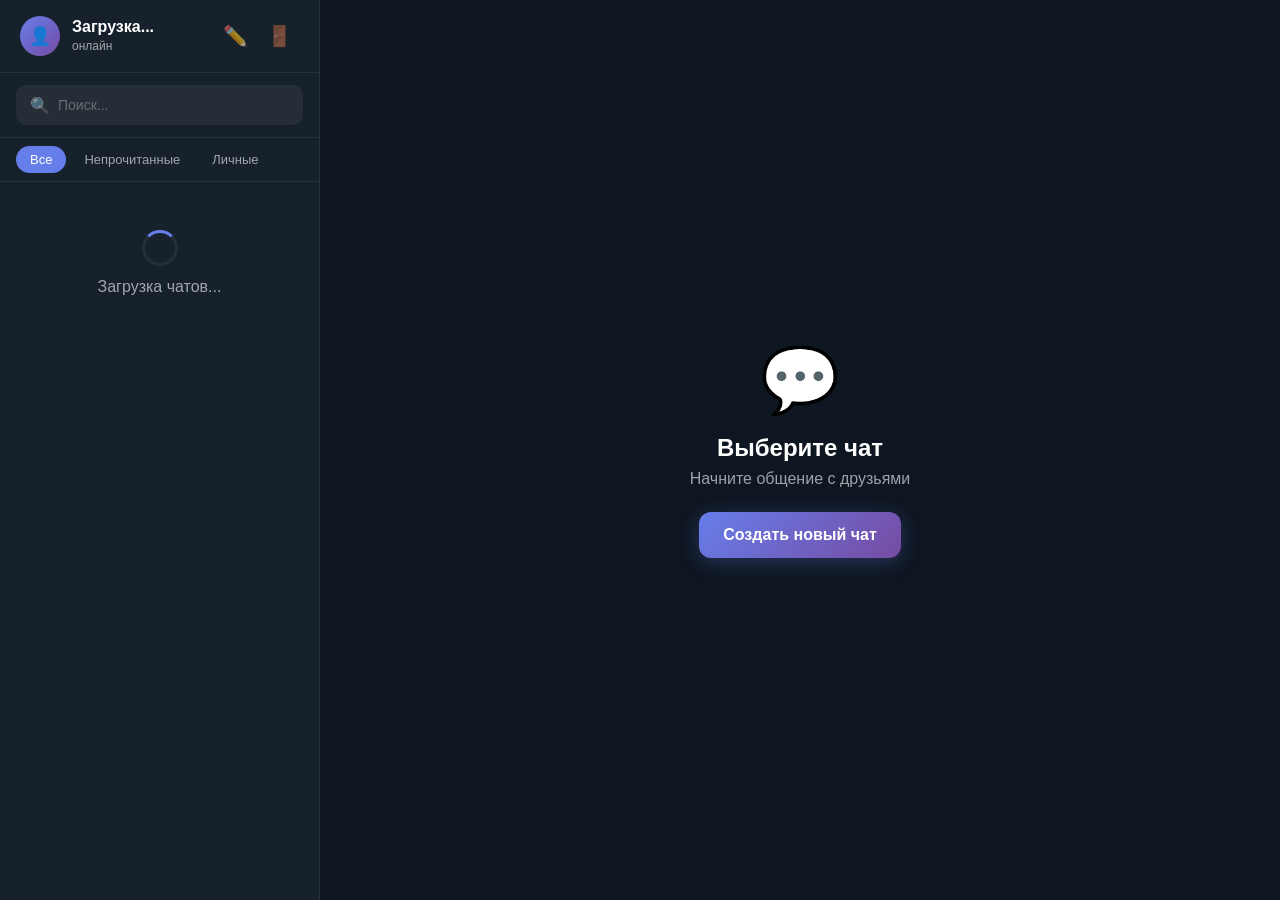
==== dashboard.html @ fa03e1bb "Add files via upload" ====
<!DOCTYPE html>
<html lang="ru">
<head>
    <meta charset="UTF-8" />
    <meta name="viewport" content="width=device-width, initial-scale=1.0, maximum-scale=1.0" />
    <title>Letter — Чаты</title>
    <link rel="stylesheet" href="style.css" />
    <link rel="icon" href="data:image/svg+xml,<svg xmlns='http://www.w3.org/2000/svg' viewBox='0 0 100 100'><text y='.9em' font-size='90'>✉️</text></svg>" />
</head>
<body>
    <div class="app">
        <!-- БОКОВАЯ ПАНЕЛЬ -->
        <aside class="sidebar">
            <!-- Шапка -->
            <div class="sidebar-header">
                <div class="sidebar-user">
                    <div class="user-avatar" id="user-avatar">👤</div>
                    <div class="user-info">
                        <span class="user-name" id="user-display-name">Загрузка...</span>
                        <span class="user-status" id="user-status">онлайн</span>
                    </div>
                </div>
                <div class="sidebar-actions">
                    <button class="btn-icon" id="new-chat-btn" title="Новый чат">✏️</button>
                    <button class="btn-icon" id="logout-btn" title="Выйти">🚪</button>
                </div>
            </div>

            <!-- Поиск -->
            <div class="search-container">
                <div class="search-box">
                    <span class="search-icon">🔍</span>
                    <input 
                        type="text" 
                        id="search-input" 
                        placeholder="Поиск..." 
                    />
                    <button class="search-clear" id="search-clear">✕</button>
                </div>
            </div>

            <!-- Фильтры -->
            <div class="chat-filters">
                <button class="filter-btn active" data-filter="all">Все</button>
                <button class="filter-btn" data-filter="unread">Непрочитанные</button>
                <button class="filter-btn" data-filter="personal">Личные</button>
            </div>

            <!-- Список чатов -->
            <div class="chats-list" id="chats-list">
                <div class="loading-spinner">
                    <div class="spinner"></div>
                    <p>Загрузка чатов...</p>
                </div>
            </div>
        </aside>

        <!-- ОСНОВНАЯ ОБЛАСТЬ -->
        <main class="main-content">
            <div class="empty-state" id="empty-state">
                <div class="empty-icon">💬</div>
                <h2>Выберите чат</h2>
                <p>Начните общение с друзьями</p>
                <button class="btn btn-primary" id="empty-new-chat-btn">
                    Создать новый чат
                </button>
            </div>
        </main>
    </div>

    <!-- МОДАЛЬНОЕ ОКНО (НОВЫЙ ЧАТ) -->
    <div class="modal" id="new-chat-modal">
        <div class="modal-overlay"></div>
        <div class="modal-content">
            <div class="modal-header">
                <h3>Новый чат</h3>
                <button class="modal-close">✕</button>
            </div>
            <div class="modal-body">
                <div class="form-group">
                    <label>Введите номер телефона</label>
                    <div class="phone-input">
                        <span class="phone-prefix">+7</span>
                        <input 
                            type="tel" 
                            id="new-chat-phone" 
                            placeholder="999 999-99-99" 
                            maxlength="10"
                        />
                    </div>
                </div>
                <div class="search-results" id="search-results"></div>
            </div>
            <div class="modal-footer">
                <button class="btn btn-secondary" id="cancel-new-chat">Отмена</button>
                <button class="btn btn-primary" id="create-new-chat" disabled>Создать</button>
            </div>
        </div>
    </div>

    <script type="module">
        import './dashboard.js';
    </script>
</body>
</html>
---- style.css ----
/* ============================================
   ROOT VARIABLES
============================================ */
:root {
    --bg-primary: #0e1621;
    --bg-secondary: #17212b;
    --bg-card: rgba(23, 33, 43, 0.95);
    --bg-input: rgba(255, 255, 255, 0.06);
    --bg-hover: rgba(255, 255, 255, 0.04);
    --border-color: rgba(255, 255, 255, 0.08);
    --text-primary: #ffffff;
    --text-secondary: rgba(255, 255, 255, 0.6);
    --text-muted: rgba(255, 255, 255, 0.3);
    --accent-start: #667eea;
    --accent-end: #764ba2;
    --shadow: 0 25px 80px rgba(0, 0, 0, 0.6);
}

/* ============================================
   RESET
============================================ */
* {
    margin: 0;
    padding: 0;
    box-sizing: border-box;
}

body {
    font-family: -apple-system, BlinkMacSystemFont, 'Segoe UI', Roboto, sans-serif;
    background: var(--bg-primary);
    color: var(--text-primary);
    height: 100vh;
    overflow: hidden;
}

/* ============================================
   SCROLLBAR
============================================ */
::-webkit-scrollbar {
    width: 6px;
}

::-webkit-scrollbar-track {
    background: var(--bg-primary);
}

::-webkit-scrollbar-thumb {
    background: rgba(255, 255, 255, 0.15);
    border-radius: 3px;
}

::-webkit-scrollbar-thumb:hover {
    background: rgba(255, 255, 255, 0.25);
}

/* ============================================
   АВТОРИЗАЦИЯ (LOGIN/REGISTER)
============================================ */
.auth-page {
    display: flex;
    justify-content: center;
    align-items: center;
    min-height: 100vh;
    background: linear-gradient(135deg, #0e1621 0%, #1e2a3a 100%);
    padding: 20px;
}

.auth-container {
    position: relative;
    width: 100%;
    max-width: 420px;
}

/* Анимация фона */
.auth-bg {
    position: absolute;
    top: -50%;
    left: -50%;
    width: 200%;
    height: 200%;
    z-index: 0;
    overflow: hidden;
    pointer-events: none;
}

.orb {
    position: absolute;
    border-radius: 50%;
    filter: blur(80px);
    opacity: 0.3;
    animation: float 8s ease-in-out infinite;
}

.orb-1 {
    width: 300px;
    height: 300px;
    background: #667eea;
    top: 10%;
    left: -10%;
    animation-delay: 0s;
}

.orb-2 {
    width: 250px;
    height: 250px;
    background: #764ba2;
    bottom: 10%;
    right: -10%;
    animation-delay: 2s;
}

.orb-3 {
    width: 200px;
    height: 200px;
    background: #f093fb;
    top: 50%;
    left: 50%;
    transform: translate(-50%, -50%);
    animation-delay: 4s;
}

@keyframes float {
    0%,
    100% {
        transform: translate(0, 0) scale(1);
    }
    33% {
        transform: translate(30px, -30px) scale(1.1);
    }
    66% {
        transform: translate(-20px, 20px) scale(0.9);
    }
}

/* Карточка авторизации */
.auth-card {
    position: relative;
    z-index: 1;
    background: var(--bg-card);
    backdrop-filter: blur(20px);
    -webkit-backdrop-filter: blur(20px);
    border: 1px solid var(--border-color);
    border-radius: 24px;
    padding: 32px 28px;
    box-shadow: var(--shadow);
}

.auth-header {
    text-align: center;
    margin-bottom: 28px;
}

.auth-logo {
    display: flex;
    align-items: center;
    justify-content: center;
    gap: 12px;
}

.logo-icon {
    font-size: 36px;
}

.auth-logo h1 {
    font-size: 28px;
    font-weight: 700;
    background: linear-gradient(135deg, var(--accent-start), var(--accent-end));
    -webkit-background-clip: text;
    -webkit-text-fill-color: transparent;
    background-clip: text;
}

.auth-subtitle {
    color: var(--text-secondary);
    font-size: 14px;
    margin-top: 4px;
}

/* Вкладки */
.auth-tabs {
    display: flex;
    gap: 0;
    margin-bottom: 24px;
    background: var(--bg-input);
    border-radius: 12px;
    overflow: hidden;
    padding: 4px;
}

.auth-tab {
    flex: 1;
    padding: 10px;
    background: transparent;
    border: none;
    color: var(--text-secondary);
    font-size: 14px;
    font-weight: 500;
    cursor: pointer;
    border-radius: 8px;
    transition: all 0.3s;
}

.auth-tab.active {
    background: rgba(102, 126, 234, 0.3);
    color: var(--text-primary);
}

.auth-tab:hover {
    color: var(--text-primary);
}

/* Панели форм */
.auth-panel {
    display: none;
    animation: fadeIn 0.3s ease;
}

.auth-panel.active {
    display: block;
}

@keyframes fadeIn {
    from {
        opacity: 0;
        transform: translateY(10px);
    }
    to {
        opacity: 1;
        transform: translateY(0);
    }
}

/* Формы */
.form-group {
    margin-bottom: 16px;
}

.form-group label {
    display: block;
    font-size: 12px;
    font-weight: 600;
    color: var(--text-secondary);
    margin-bottom: 6px;
    text-transform: uppercase;
    letter-spacing: 0.5px;
}

.phone-input,
.password-input {
    display: flex;
    align-items: center;
    background: var(--bg-input);
    border: 2px solid var(--border-color);
    border-radius: 12px;
    overflow: hidden;
    transition: all 0.3s;
}

.phone-input:focus-within,
.password-input:focus-within {
    border-color: var(--accent-start);
    box-shadow: 0 0 0 4px rgba(102, 126, 234, 0.15);
}

.phone-prefix {
    padding: 12px 12px 12px 16px;
    color: var(--text-secondary);
    font-weight: 600;
    font-size: 16px;
    background: transparent;
    border-right: 1px solid var(--border-color);
    flex-shrink: 0;
}

input[type="tel"],
input[type="text"],
input[type="password"],
input[type="date"] {
    width: 100%;
    padding: 12px 16px;
    background: transparent;
    border: none;
    font-size: 16px;
    color: var(--text-primary);
    outline: none;
    font-family: inherit;
}

input::placeholder {
    color: var(--text-muted);
}

.input-hint {
    display: block;
    color: var(--text-muted);
    font-size: 12px;
    margin-top: 4px;
}

.toggle-password {
    padding: 12px 16px;
    background: transparent;
    border: none;
    color: var(--text-secondary);
    cursor: pointer;
    font-size: 18px;
    transition: color 0.2s;
}

.toggle-password:hover {
    color: var(--text-primary);
}

/* Кнопки */
.btn {
    padding: 14px 24px;
    border: none;
    border-radius: 12px;
    font-size: 16px;
    font-weight: 600;
    cursor: pointer;
    transition: all 0.3s;
    font-family: inherit;
    display: inline-flex;
    align-items: center;
    justify-content: center;
    gap: 8px;
}

.btn:disabled {
    opacity: 0.5;
    cursor: not-allowed;
}

.btn-primary {
    background: linear-gradient(135deg, var(--accent-start), var(--accent-end));
    color: white;
    box-shadow: 0 4px 20px rgba(102, 126, 234, 0.3);
}

.btn-primary:hover:not(:disabled) {
    transform: translateY(-2px);
    box-shadow: 0 8px 30px rgba(102, 126, 234, 0.5);
}

.btn-full {
    width: 100%;
}

.btn-secondary {
    background: var(--bg-input);
    color: var(--text-primary);
    border: 1px solid var(--border-color);
}

.btn-secondary:hover:not(:disabled) {
    background: rgba(255, 255, 255, 0.1);
}

.btn-danger {
    background: #e74c3c;
    color: white;
}

.btn-danger:hover:not(:disabled) {
    background: #c0392b;
}

.btn-icon {
    width: 40px;
    height: 40px;
    padding: 0;
    border-radius: 50%;
    background: transparent;
    border: none;
    color: var(--text-secondary);
    font-size: 20px;
    cursor: pointer;
    transition: all 0.2s;
    display: flex;
    align-items: center;
    justify-content: center;
}

.btn-icon:hover {
    background: var(--bg-input);
    color: var(--text-primary);
}

/* Сообщения */
.auth-message {
    margin-top: 16px;
    padding: 12px 16px;
    border-radius: 12px;
    font-size: 14px;
    display: none;
}

.auth-message.error {
    display: block;
    background: rgba(231, 76, 60, 0.2);
    border: 1px solid rgba(231, 76, 60, 0.3);
    color: #e74c3c;
}

.auth-message.success {
    display: block;
    background: rgba(46, 204, 113, 0.2);
    border: 1px solid rgba(46, 204, 113, 0.3);
    color: #2ecc71;
}

.auth-footer {
    text-align: center;
    margin-top: 20px;
    padding-top: 16px;
    border-top: 1px solid var(--border-color);
    color: var(--text-muted);
    font-size: 12px;
    display: flex;
    justify-content: space-between;
}

/* ============================================
   ОСНОВНОЙ ИНТЕРФЕЙС (DASHBOARD + CHAT)
============================================ */
.app {
    display: flex;
    height: 100vh;
    background: var(--bg-primary);
}

/* ============================================
   БОКОВАЯ ПАНЕЛЬ (SIDEBAR)
============================================ */
.sidebar {
    width: 320px;
    min-width: 320px;
    background: var(--bg-secondary);
    border-right: 1px solid var(--border-color);
    display: flex;
    flex-direction: column;
    height: 100vh;
}

.sidebar-header {
    padding: 16px 20px;
    border-bottom: 1px solid var(--border-color);
    display: flex;
    align-items: center;
    justify-content: space-between;
    gap: 12px;
}

.sidebar-user {
    display: flex;
    align-items: center;
    gap: 12px;
    flex: 1;
    min-width: 0;
}

.user-avatar {
    width: 40px;
    height: 40px;
    border-radius: 50%;
    background: linear-gradient(135deg, var(--accent-start), var(--accent-end));
    display: flex;
    align-items: center;
    justify-content: center;
    font-size: 18px;
    font-weight: 600;
    color: white;
    flex-shrink: 0;
    position: relative;
}

.user-avatar img {
    width: 100%;
    height: 100%;
    border-radius: 50%;
    object-fit: cover;
}

.online-dot {
    position: absolute;
    bottom: 2px;
    right: 2px;
    width: 12px;
    height: 12px;
    border-radius: 50%;
    background: #2ecc71;
    border: 2px solid var(--bg-secondary);
}

.online-dot.offline {
    background: #95a5a6;
}

.user-info {
    flex: 1;
    min-width: 0;
}

.user-name {
    display: block;
    font-weight: 600;
    font-size: 16px;
    color: var(--text-primary);
    white-space: nowrap;
    overflow: hidden;
    text-overflow: ellipsis;
}

.user-status {
    font-size: 12px;
    color: var(--text-secondary);
}

.sidebar-actions {
    display: flex;
    gap: 4px;
}

/* Поиск */
.search-container {
    padding: 12px 16px;
    border-bottom: 1px solid var(--border-color);
}

.search-box {
    display: flex;
    align-items: center;
    background: var(--bg-input);
    border-radius: 10px;
    padding: 0 12px;
    border: 2px solid transparent;
    transition: all 0.3s;
}

.search-box:focus-within {
    border-color: var(--accent-start);
}

.search-icon {
    color: var(--text-secondary);
    font-size: 16px;
    margin-right: 8px;
}

.search-box input {
    flex: 1;
    padding: 10px 0;
    background: transparent;
    border: none;
    color: var(--text-primary);
    font-size: 14px;
    outline: none;
}

.search-box input::placeholder {
    color: var(--text-muted);
}

.search-clear {
    background: transparent;
    border: none;
    color: var(--text-muted);
    cursor: pointer;
    padding: 4px 8px;
    display: none;
}

.search-clear.visible {
    display: block;
}

/* Фильтры чатов */
.chat-filters {
    display: flex;
    gap: 4px;
    padding: 8px 16px;
    border-bottom: 1px solid var(--border-color);
    overflow-x: auto;
}

.filter-btn {
    padding: 6px 14px;
    border-radius: 20px;
    border: none;
    background: transparent;
    color: var(--text-secondary);
    font-size: 13px;
    cursor: pointer;
    transition: all 0.2s;
    white-space: nowrap;
}

.filter-btn:hover {
    background: var(--bg-input);
    color: var(--text-primary);
}

.filter-btn.active {
    background: var(--accent-start);
    color: white;
}

/* Список чатов */
.chats-list {
    flex: 1;
    overflow-y: auto;
    padding: 8px 0;
}

.chat-item {
    display: flex;
    align-items: center;
    gap: 12px;
    padding: 12px 16px;
    cursor: pointer;
    transition: all 0.2s;
    position: relative;
}

.chat-item:hover {
    background: var(--bg-hover);
}

.chat-item.active {
    background: rgba(102, 126, 234, 0.15);
}

.chat-avatar {
    width: 48px;
    height: 48px;
    border-radius: 50%;
    background: linear-gradient(135deg, #667eea, #764ba2);
    display: flex;
    align-items: center;
    justify-content: center;
    font-size: 20px;
    font-weight: 600;
    color: white;
    flex-shrink: 0;
    position: relative;
}

.unread-badge {
    position: absolute;
    top: -4px;
    right: -4px;
    background: #e74c3c;
    color: white;
    font-size: 11px;
    font-weight: 600;
    padding: 2px 8px;
    border-radius: 12px;
    min-width: 20px;
    text-align: center;
}

.chat-info {
    flex: 1;
    min-width: 0;
}

.chat-name {
    font-weight: 500;
    font-size: 15px;
    color: var(--text-primary);
}

.chat-last-msg {
    font-size: 13px;
    color: var(--text-secondary);
    white-space: nowrap;
    overflow: hidden;
    text-overflow: ellipsis;
}

.chat-time {
    font-size: 11px;
    color: var(--text-muted);
    flex-shrink: 0;
}

/* Пустое состояние */
.empty-chats {
    text-align: center;
    padding: 40px 20px;
}

.empty-icon {
    font-size: 48px;
    margin-bottom: 12px;
}

.empty-chats p {
    color: var(--text-secondary);
}

.empty-hint {
    font-size: 13px;
    color: var(--text-muted);
    margin-top: 4px;
}

/* ============================================
   ОСНОВНАЯ ОБЛАСТЬ (MAIN CONTENT)
============================================ */
.main-content {
    flex: 1;
    display: flex;
    flex-direction: column;
    height: 100vh;
    background: var(--bg-primary);
}

/* Пустое состояние главной */
.empty-state {
    flex: 1;
    display: flex;
    flex-direction: column;
    align-items: center;
    justify-content: center;
    text-align: center;
    padding: 40px;
}

.empty-state .empty-icon {
    font-size: 64px;
    margin-bottom: 16px;
}

.empty-state h2 {
    font-size: 24px;
    font-weight: 600;
    margin-bottom: 8px;
}

.empty-state p {
    color: var(--text-secondary);
    margin-bottom: 24px;
}

/* ============================================
   ОКНО ЧАТА
============================================ */
.chat-container {
    flex: 1;
    display: flex;
    flex-direction: column;
    height: 100vh;
}

.chat-header {
    padding: 12px 20px;
    border-bottom: 1px solid var(--border-color);
    display: flex;
    align-items: center;
    gap: 12px;
    background: var(--bg-secondary);
    min-height: 64px;
}

.back-btn {
    background: transparent;
    border: none;
    color: var(--text-secondary);
    font-size: 24px;
    cursor: pointer;
    padding: 4px 8px;
    display: none;
}

.back-btn:hover {
    color: var(--text-primary);
}

.chat-user-info {
    display: flex;
    align-items: center;
    gap: 12px;
    flex: 1;
}

.chat-user-avatar {
    width: 40px;
    height: 40px;
    border-radius: 50%;
    background: linear-gradient(135deg, #667eea, #764ba2);
    display: flex;
    align-items: center;
    justify-content: center;
    font-size: 18px;
    font-weight: 600;
    color: white;
    flex-shrink: 0;
}

.chat-user-name {
    font-weight: 600;
    font-size: 16px;
}

.chat-user-status {
    font-size: 12px;
    color: var(--text-secondary);
}

.chat-user-status.online {
    color: #2ecc71;
}

/* Сообщения */
.messages-container {
    flex: 1;
    overflow-y: auto;
    padding: 16px 20px;
    background: var(--bg-primary);
}

.messages {
    display: flex;
    flex-direction: column;
    gap: 4px;
}

.date-divider {
    text-align: center;
    font-size: 12px;
    color: var(--text-muted);
    padding: 8px 0;
    margin: 8px 0;
}

.message {
    display: flex;
    align-items: flex-start;
    gap: 8px;
    max-width: 70%;
    animation: messageIn 0.3s ease;
}

@keyframes messageIn {
    from {
        opacity: 0;
        transform: scale(0.95);
    }
    to {
        opacity: 1;
        transform: scale(1);
    }
}

.message.mine {
    align-self: flex-end;
    flex-direction: row-reverse;
}

.message-avatar {
    width: 32px;
    height: 32px;
    border-radius: 50%;
    background: linear-gradient(135deg, #667eea, #764ba2);
    display: flex;
    align-items: center;
    justify-content: center;
    font-size: 14px;
    font-weight: 600;
    color: white;
    flex-shrink: 0;
}

.message-content {
    background: var(--bg-secondary);
    padding: 8px 14px;
    border-radius: 12px;
    max-width: 100%;
}

.message.mine .message-content {
    background: rgba(102, 126, 234, 0.25);
}

.message-sender {
    font-size: 12px;
    font-weight: 600;
    color: var(--accent-start);
    margin-bottom: 2px;
}

.message-text {
    font-size: 15px;
    word-wrap: break-word;
    white-space: pre-wrap;
}

.message-text a {
    color: var(--accent-start);
    text-decoration: none;
}

.message-text a:hover {
    text-decoration: underline;
}

.message-time {
    font-size: 10px;
    color: var(--text-muted);
    margin-top: 4px;
    text-align: right;
}

.message-reply {
    font-size: 13px;
    color: var(--text-secondary);
    background: rgba(255, 255, 255, 0.05);
    padding: 4px 8px;
    border-radius: 6px;
    margin-bottom: 4px;
    border-left: 3px solid var(--accent-start);
}

.message-actions {
    display: none;
    gap: 4px;
    padding: 4px;
}

.message:hover .message-actions {
    display: flex;
}

.action-btn {
    background: transparent;
    border: none;
    color: var(--text-muted);
    cursor: pointer;
    padding: 2px 6px;
    font-size: 14px;
    border-radius: 4px;
    transition: all 0.2s;
}

.action-btn:hover {
    background: var(--bg-input);
    color: var(--text-primary);
}

/* Пустые сообщения */
.empty-messages {
    text-align: center;
    padding: 60px 20px;
}

.empty-messages .empty-icon {
    font-size: 48px;
    margin-bottom: 12px;
}

.empty-messages p {
    color: var(--text-secondary);
}

/* ============================================
   ВВОД СООБЩЕНИЯ
============================================ */
.message-input-area {
    padding: 12px 20px;
    border-top: 1px solid var(--border-color);
    display: flex;
    align-items: center;
    gap: 8px;
    background: var(--bg-secondary);
}

.message-input-area input {
    flex: 1;
    padding: 10px 16px;
    background: var(--bg-input);
    border: 2px solid var(--border-color);
    border-radius: 24px;
    color: var(--text-primary);
    font-size: 15px;
    outline: none;
    transition: all 0.3s;
}

.message-input-area input:focus {
    border-color: var(--accent-start);
}

.message-input-area input::placeholder {
    color: var(--text-muted);
}

.send-btn {
    width: 44px;
    height: 44px;
    border-radius: 50%;
    border: none;
    background: linear-gradient(135deg, var(--accent-start), var(--accent-end));
    color: white;
    font-size: 20px;
    cursor: pointer;
    transition: all 0.3s;
    display: flex;
    align-items: center;
    justify-content: center;
}

.send-btn:hover:not(:disabled) {
    transform: scale(1.05);
    box-shadow: 0 4px 20px rgba(102, 126, 234, 0.4);
}

.send-btn:disabled {
    opacity: 0.4;
    cursor: not-allowed;
}

.attach-btn {
    width: 40px;
    height: 40px;
    border-radius: 50%;
    border: none;
    background: transparent;
    color: var(--text-secondary);
    font-size: 20px;
    cursor: pointer;
    transition: all 0.2s;
}

.attach-btn:hover {
    background: var(--bg-input);
    color: var(--text-primary);
}

/* ============================================
   МОДАЛЬНОЕ ОКНО
============================================ */
.modal {
    display: none;
    position: fixed;
    top: 0;
    left: 0;
    width: 100%;
    height: 100%;
    z-index: 1000;
    animation: modalIn 0.3s ease;
}

.modal.active {
    display: flex;
    align-items: center;
    justify-content: center;
}

@keyframes modalIn {
    from {
        opacity: 0;
        transform: scale(0.9);
    }
    to {
        opacity: 1;
        transform: scale(1);
    }
}

.modal-overlay {
    position: absolute;
    top: 0;
    left: 0;
    width: 100%;
    height: 100%;
    background: rgba(0, 0, 0, 0.6);
    backdrop-filter: blur(4px);
}

.modal-content {
    position: relative;
    background: var(--bg-secondary);
    border-radius: 16px;
    padding: 24px;
    max-width: 440px;
    width: 90%;
    max-height: 80vh;
    overflow-y: auto;
    border: 1px solid var(--border-color);
}

.modal-header {
    display: flex;
    justify-content: space-between;
    align-items: center;
    margin-bottom: 20px;
}

.modal-header h3 {
    font-size: 18px;
    font-weight: 600;
}

.modal-close {
    background: transparent;
    border: none;
    color: var(--text-secondary);
    font-size: 24px;
    cursor: pointer;
}

.modal-close:hover {
    color: var(--text-primary);
}

.modal-body {
    margin-bottom: 20px;
}

.modal-footer {
    display: flex;
    gap: 12px;
    justify-content: flex-end;
}

.modal-footer .btn {
    padding: 10px 20px;
}

/* Результаты поиска в модалке */
.search-results {
    margin-top: 12px;
}

.search-result-item {
    display: flex;
    align-items: center;
    gap: 12px;
    padding: 10px 12px;
    border-radius: 8px;
    cursor: pointer;
    transition: all 0.2s;
}

.search-result-item:hover {
    background: var(--bg-hover);
}

.search-result-item.selected {
    background: rgba(102, 126, 234, 0.2);
}

.result-avatar {
    width: 36px;
    height: 36px;
    border-radius: 50%;
    background: linear-gradient(135deg, #667eea, #764ba2);
    display: flex;
    align-items: center;
    justify-content: center;
    font-size: 16px;
    font-weight: 600;
    color: white;
    flex-shrink: 0;
}

.result-name {
    font-weight: 500;
    font-size: 14px;
}

.result-phone {
    font-size: 12px;
    color: var(--text-secondary);
}

.no-results {
    text-align: center;
    color: var(--text-secondary);
    padding: 20px;
}

/* ============================================
   ЗАГРУЗОЧНЫЕ СПИННЕРЫ
============================================ */
.loading-spinner {
    text-align: center;
    padding: 40px 20px;
}

.spinner {
    width: 36px;
    height: 36px;
    border: 3px solid var(--bg-input);
    border-top-color: var(--accent-start);
    border-radius: 50%;
    animation: spin 0.8s linear infinite;
    margin: 0 auto 12px;
}

@keyframes spin {
    to {
        transform: rotate(360deg);
    }
}

.loading-spinner p {
    color: var(--text-secondary);
}

.error-state {
    text-align: center;
    padding: 40px 20px;
    color: #e74c3c;
}

.error-state button {
    margin-top: 12px;
    padding: 8px 20px;
    border-radius: 8px;
    border: none;
    background: var(--accent-start);
    color: white;
    cursor: pointer;
}

/* ============================================
   АДАПТИВНОСТЬ
============================================ */
@media (max-width: 768px) {
    .sidebar {
        width: 100%;
        min-width: 0;
        display: flex;
    }

    .sidebar.hidden {
        display: none;
    }

    .chat-container {
        display: none;
    }

    .chat-container.visible {
        display: flex;
    }

    .back-btn {
        display: block !important;
    }

    .auth-card {
        padding: 24px 20px;
    }

    .message {
        max-width: 85%;
    }

    .modal-content {
        width: 95%;
        padding: 20px;
    }
}

@media (min-width: 769px) {
    .back-btn {
        display: none !important;
    }
}

/* ============================================
   УТИЛИТЫ
============================================ */
.hidden {
    display: none !important;
}

.text-center {
    text-align: center;
}

.text-muted {
    color: var(--text-muted);
}

.mt-8 {
    margin-top: 8px;
}
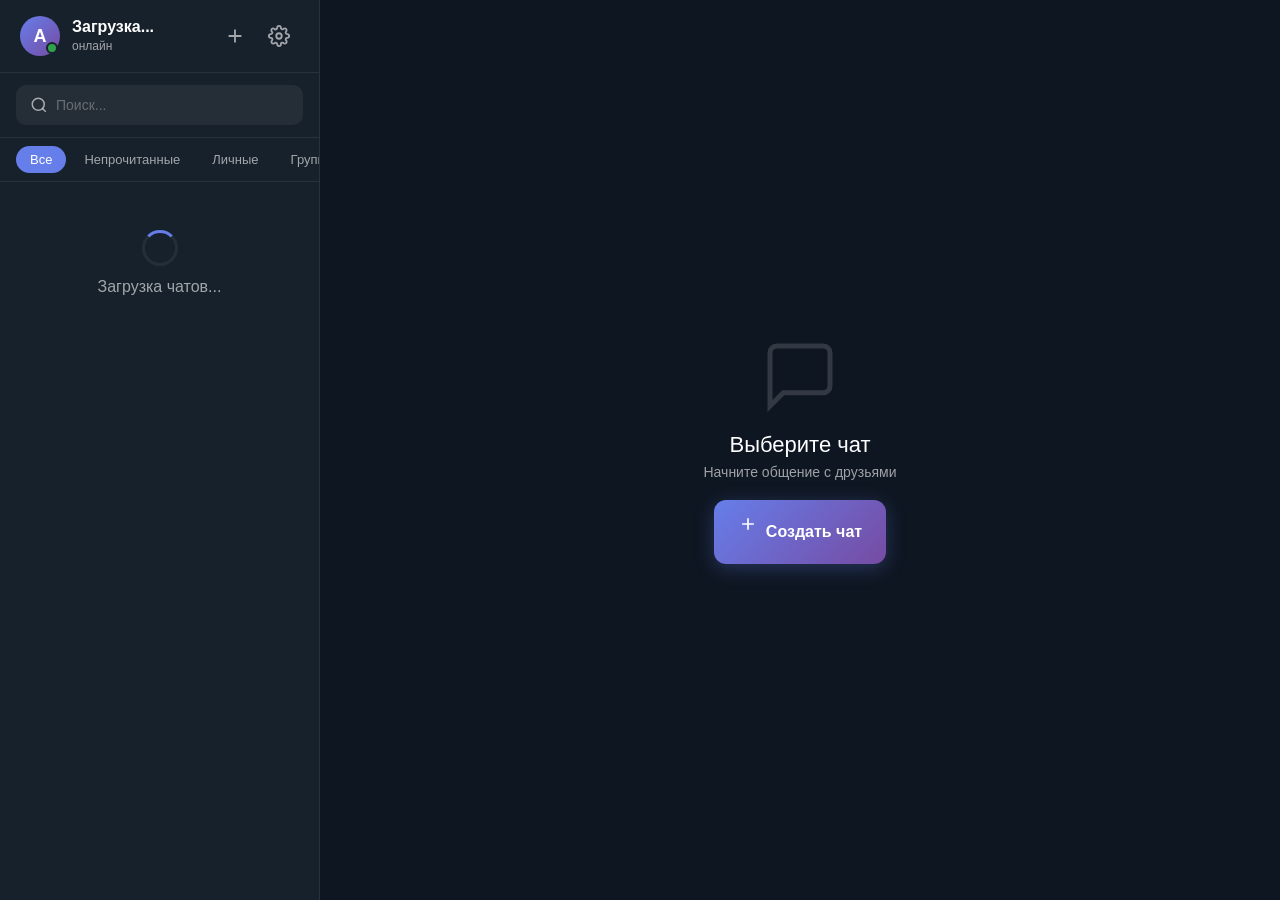
==== commit 59ae1a3a: "Refactor dashboard layout and update elements" ====
--- a/dashboard.html
+++ b/dashboard.html
@@ -2,40 +2,63 @@
 <html lang="ru">
 <head>
     <meta charset="UTF-8" />
-    <meta name="viewport" content="width=device-width, initial-scale=1.0, maximum-scale=1.0" />
+    <meta name="viewport" content="width=device-width, initial-scale=1.0, maximum-scale=1.0, user-scalable=no" />
     <title>Letter — Чаты</title>
     <link rel="stylesheet" href="style.css" />
     <link rel="icon" href="data:image/svg+xml,<svg xmlns='http://www.w3.org/2000/svg' viewBox='0 0 100 100'><text y='.9em' font-size='90'>✉️</text></svg>" />
 </head>
 <body>
-    <div class="app">
-        <!-- БОКОВАЯ ПАНЕЛЬ -->
-        <aside class="sidebar">
-            <!-- Шапка -->
+    <div class="app telegram">
+        <!-- ============================================ -->
+        <!-- БОКОВАЯ ПАНЕЛЬ (СПИСОК ЧАТОВ)                -->
+        <!-- ============================================ -->
+        <aside class="sidebar" id="sidebar">
+            <!-- Шапка с профилем -->
             <div class="sidebar-header">
-                <div class="sidebar-user">
-                    <div class="user-avatar" id="user-avatar">👤</div>
+                <div class="sidebar-user" id="sidebar-user">
+                    <div class="user-avatar" id="user-avatar">
+                        <span id="avatar-letter">А</span>
+                        <span class="online-dot" id="online-dot"></span>
+                    </div>
                     <div class="user-info">
                         <span class="user-name" id="user-display-name">Загрузка...</span>
                         <span class="user-status" id="user-status">онлайн</span>
                     </div>
                 </div>
                 <div class="sidebar-actions">
-                    <button class="btn-icon" id="new-chat-btn" title="Новый чат">✏️</button>
-                    <button class="btn-icon" id="logout-btn" title="Выйти">🚪</button>
+                    <button class="btn-icon" id="new-chat-btn" title="Новый чат">
+                        <svg viewBox="0 0 24 24" fill="none" stroke="currentColor" stroke-width="2">
+                            <path d="M12 5v14M5 12h14"/>
+                        </svg>
+                    </button>
+                    <button class="btn-icon" id="settings-btn" title="Настройки">
+                        <svg viewBox="0 0 24 24" fill="none" stroke="currentColor" stroke-width="2">
+                            <circle cx="12" cy="12" r="3"/>
+                            <path d="M19.4 15a1.65 1.65 0 0 0 .33 1.82l.06.06a2 2 0 0 1 0 2.83 2 2 0 0 1-2.83 0l-.06-.06a1.65 1.65 0 0 0-1.82-.33 1.65 1.65 0 0 0-1 1.51V21a2 2 0 0 1-2 2 2 2 0 0 1-2-2v-.09A1.65 1.65 0 0 0 9 19.4a1.65 1.65 0 0 0-1.82.33l-.06.06a2 2 0 0 1-2.83 0 2 2 0 0 1 0-2.83l.06-.06A1.65 1.65 0 0 0 4.68 15a1.65 1.65 0 0 0-1.51-1H3a2 2 0 0 1-2-2 2 2 0 0 1 2-2h.09A1.65 1.65 0 0 0 4.6 9a1.65 1.65 0 0 0-.33-1.82l-.06-.06a2 2 0 0 1 0-2.83 2 2 0 0 1 2.83 0l.06.06A1.65 1.65 0 0 0 9 4.68a1.65 1.65 0 0 0 1-1.51V3a2 2 0 0 1 2-2 2 2 0 0 1 2 2v.09a1.65 1.65 0 0 0 1 1.51 1.65 1.65 0 0 0 1.82-.33l.06-.06a2 2 0 0 1 2.83 0 2 2 0 0 1 0 2.83l-.06.06A1.65 1.65 0 0 0 19.4 9a1.65 1.65 0 0 0 1.51 1H21a2 2 0 0 1 2 2 2 2 0 0 1-2 2h-.09a1.65 1.65 0 0 0-1.51 1z"/>
+                        </svg>
+                    </button>
                 </div>
             </div>
 
             <!-- Поиск -->
             <div class="search-container">
                 <div class="search-box">
-                    <span class="search-icon">🔍</span>
+                    <svg viewBox="0 0 24 24" fill="none" stroke="currentColor" stroke-width="2">
+                        <circle cx="11" cy="11" r="8"/>
+                        <path d="M21 21l-4.35-4.35"/>
+                    </svg>
                     <input 
                         type="text" 
                         id="search-input" 
                         placeholder="Поиск..." 
+                        autocomplete="off"
                     />
-                    <button class="search-clear" id="search-clear">✕</button>
+                    <button class="search-clear" id="search-clear">
+                        <svg viewBox="0 0 24 24" fill="none" stroke="currentColor" stroke-width="2">
+                            <line x1="18" y1="6" x2="6" y2="18"/>
+                            <line x1="6" y1="6" x2="18" y2="18"/>
+                        </svg>
+                    </button>
                 </div>
             </div>
 
@@ -44,6 +67,7 @@
                 <button class="filter-btn active" data-filter="all">Все</button>
                 <button class="filter-btn" data-filter="unread">Непрочитанные</button>
                 <button class="filter-btn" data-filter="personal">Личные</button>
+                <button class="filter-btn" data-filter="groups">Группы</button>
             </div>
 
             <!-- Список чатов -->
@@ -55,26 +79,41 @@
             </div>
         </aside>
 
-        <!-- ОСНОВНАЯ ОБЛАСТЬ -->
-        <main class="main-content">
+        <!-- ============================================ -->
+        <!-- ОСНОВНАЯ ОБЛАСТЬ (ПУСТОЕ СОСТОЯНИЕ)         -->
+        <!-- ============================================ -->
+        <main class="main-content" id="main-content">
             <div class="empty-state" id="empty-state">
-                <div class="empty-icon">💬</div>
+                <svg viewBox="0 0 24 24" fill="none" stroke="currentColor" stroke-width="1.5">
+                    <path d="M21 15a2 2 0 0 1-2 2H7l-4 4V5a2 2 0 0 1 2-2h14a2 2 0 0 1 2 2z"/>
+                    <path d="M8 10h.01M12 10h.01M16 10h.01"/>
+                </svg>
                 <h2>Выберите чат</h2>
                 <p>Начните общение с друзьями</p>
                 <button class="btn btn-primary" id="empty-new-chat-btn">
-                    Создать новый чат
+                    <svg viewBox="0 0 24 24" fill="none" stroke="currentColor" stroke-width="2">
+                        <path d="M12 5v14M5 12h14"/>
+                    </svg>
+                    Создать чат
                 </button>
             </div>
         </main>
     </div>
 
-    <!-- МОДАЛЬНОЕ ОКНО (НОВЫЙ ЧАТ) -->
+    <!-- ============================================ -->
+    <!-- МОДАЛЬНОЕ ОКНО (НОВЫЙ ЧАТ)                   -->
+    <!-- ============================================ -->
     <div class="modal" id="new-chat-modal">
         <div class="modal-overlay"></div>
         <div class="modal-content">
             <div class="modal-header">
                 <h3>Новый чат</h3>
-                <button class="modal-close">✕</button>
+                <button class="modal-close" id="modal-close">
+                    <svg viewBox="0 0 24 24" fill="none" stroke="currentColor" stroke-width="2">
+                        <line x1="18" y1="6" x2="6" y2="18"/>
+                        <line x1="6" y1="6" x2="18" y2="18"/>
+                    </svg>
+                </button>
             </div>
             <div class="modal-body">
                 <div class="form-group">
@@ -86,6 +125,7 @@
                             id="new-chat-phone" 
                             placeholder="999 999-99-99" 
                             maxlength="10"
+                            autofocus
                         />
                     </div>
                 </div>
@@ -99,7 +139,343 @@
     </div>
 
     <script type="module">
-        import './dashboard.js';
+        import { getChats, createChat, searchUsers, getMyProfile, logout } from './api.js';
+
+        // ============================================
+        // ПРОВЕРКА ТОКЕНА
+        // ============================================
+        const token = localStorage.getItem('letter_token');
+        if (!token) {
+            window.location.href = 'index.html';
+            return;
+        }
+
+        // ============================================
+        // ЭЛЕМЕНТЫ
+        // ============================================
+        const chatsList = document.getElementById('chats-list');
+        const searchInput = document.getElementById('search-input');
+        const searchClear = document.getElementById('search-clear');
+        const userDisplayName = document.getElementById('user-display-name');
+        const userAvatar = document.getElementById('user-avatar');
+        const avatarLetter = document.getElementById('avatar-letter');
+        const onlineDot = document.getElementById('online-dot');
+        const newChatBtn = document.getElementById('new-chat-btn');
+        const logoutBtn = document.getElementById('logout-btn');
+        const modal = document.getElementById('new-chat-modal');
+        const modalOverlay = document.querySelector('.modal-overlay');
+        const modalClose = document.getElementById('modal-close');
+        const newChatPhone = document.getElementById('new-chat-phone');
+        const createChatBtn = document.getElementById('create-new-chat');
+        const cancelNewChat = document.getElementById('cancel-new-chat');
+        const searchResults = document.getElementById('search-results');
+        const emptyNewChatBtn = document.getElementById('empty-new-chat-btn');
+        const mainContent = document.getElementById('main-content');
+
+        let currentChats = [];
+        let allChats = [];
+
+        // ============================================
+        // ВСПОМОГАТЕЛЬНЫЕ
+        // ============================================
+        function getUserId() {
+            const token = localStorage.getItem('letter_token');
+            if (token) {
+                try {
+                    const payload = JSON.parse(atob(token.split('.')[1]));
+                    return payload.user_id;
+                } catch (e) {
+                    return null;
+                }
+            }
+            return null;
+        }
+
+        function escapeHtml(text) {
+            if (!text) return '';
+            const div = document.createElement('div');
+            div.textContent = text;
+            return div.innerHTML;
+        }
+
+        function formatTime(dateStr) {
+            if (!dateStr) return '';
+            const date = new Date(dateStr);
+            const now = new Date();
+            const today = new Date(now.getFullYear(), now.getMonth(), now.getDate());
+            const yesterday = new Date(today);
+            yesterday.setDate(yesterday.getDate() - 1);
+            
+            if (date >= today) {
+                return date.toLocaleTimeString([], {hour:'2-digit', minute:'2-digit'});
+            } else if (date >= yesterday) {
+                return 'Вчера';
+            } else {
+                return date.toLocaleDateString([], {day:'2-digit', month:'2-digit', year:'2-digit'});
+            }
+        }
+
+        // ============================================
+        // ПРОФИЛЬ
+        // ============================================
+        async function loadProfile() {
+            const result = await getMyProfile();
+            if (result.success) {
+                const user = result.data;
+                const displayName = user.displayName || user.username || user.phone;
+                userDisplayName.textContent = displayName;
+                avatarLetter.textContent = displayName[0] || 'А';
+                onlineDot.className = `online-dot ${user.isOnline ? '' : 'offline'}`;
+                document.getElementById('user-status').textContent = user.isOnline ? 'онлайн' : 'был(а) недавно';
+            }
+        }
+
+        // ============================================
+        // ЧАТЫ
+        // ============================================
+        async function loadChats() {
+            chatsList.innerHTML = `
+                <div class="loading-spinner">
+                    <div class="spinner"></div>
+                    <p>Загрузка...</p>
+                </div>
+            `;
+            
+            const result = await getChats();
+            
+            if (!result.success) {
+                chatsList.innerHTML = `
+                    <div class="error-state">
+                        <p>❌ ${result.error || 'Ошибка'}</p>
+                        <button onclick="location.reload()">Обновить</button>
+                    </div>
+                `;
+                return;
+            }
+            
+            allChats = result.data || [];
+            currentChats = [...allChats];
+            renderChats(currentChats);
+        }
+
+        function renderChats(chats) {
+            if (!chats || chats.length === 0) {
+                chatsList.innerHTML = `
+                    <div class="empty-chats">
+                        <svg viewBox="0 0 24 24" fill="none" stroke="currentColor" stroke-width="1.5">
+                            <path d="M21 15a2 2 0 0 1-2 2H7l-4 4V5a2 2 0 0 1 2-2h14a2 2 0 0 1 2 2z"/>
+                            <path d="M8 10h.01M12 10h.01M16 10h.01"/>
+                        </svg>
+                        <p>Нет чатов</p>
+                        <p class="empty-hint">Начните общение с друзьями</p>
+                    </div>
+                `;
+                return;
+            }
+            
+            const userId = getUserId();
+            
+            chatsList.innerHTML = chats.map(chat => {
+                const participants = chat.participants || [];
+                const otherUser = participants.find(p => p.id !== userId);
+                const chatName = chat.name || otherUser?.displayName || otherUser?.username || 'Чат';
+                const lastMsg = chat.lastMessage;
+                const time = formatTime(lastMsg?.created_at);
+                const isOnline = otherUser?.is_online || false;
+                const unread = chat.unreadCount || 0;
+                
+                return `
+                    <div class="chat-item" data-chat-id="${chat.id}">
+                        <div class="chat-avatar">
+                            <span>${chatName[0] || 'Ч'}</span>
+                            ${isOnline ? '<span class="online-indicator"></span>' : ''}
+                            ${unread > 0 ? `<span class="unread-badge">${unread}</span>` : ''}
+                        </div>
+                        <div class="chat-info">
+                            <div class="chat-name">${escapeHtml(chatName)}</div>
+                            <div class="chat-last-msg">${escapeHtml(lastMsg?.text || 'Нет сообщений')}</div>
+                        </div>
+                        <div class="chat-time">${time}</div>
+                    </div>
+                `;
+            }).join('');
+            
+            document.querySelectorAll('.chat-item').forEach(el => {
+                el.addEventListener('click', function() {
+                    const chatId = this.dataset.chatId;
+                    localStorage.setItem('current_chat_id', chatId);
+                    window.location.href = `chat.html?chatId=${chatId}`;
+                });
+            });
+        }
+
+        // ============================================
+        // ПОИСК
+        // ============================================
+        searchInput.addEventListener('input', function() {
+            const query = this.value.trim();
+            searchClear.classList.toggle('visible', !!query);
+            
+            if (!query) {
+                currentChats = [...allChats];
+                renderChats(currentChats);
+                return;
+            }
+            
+            const userId = getUserId();
+            const filtered = allChats.filter(chat => {
+                const participants = chat.participants || [];
+                const otherUser = participants.find(p => p.id !== userId);
+                const chatName = chat.name || otherUser?.displayName || otherUser?.username || '';
+                return chatName.toLowerCase().includes(query.toLowerCase());
+            });
+            
+            currentChats = filtered;
+            renderChats(currentChats);
+        });
+
+        searchClear.addEventListener('click', function() {
+            searchInput.value = '';
+            this.classList.remove('visible');
+            currentChats = [...allChats];
+            renderChats(currentChats);
+            searchInput.focus();
+        });
+
+        // ============================================
+        // ФИЛЬТРЫ
+        // ============================================
+        document.querySelectorAll('.filter-btn').forEach(btn => {
+            btn.addEventListener('click', function() {
+                document.querySelectorAll('.filter-btn').forEach(b => b.classList.remove('active'));
+                this.classList.add('active');
+                
+                const filter = this.dataset.filter;
+                
+                if (filter === 'all') {
+                    currentChats = [...allChats];
+                } else if (filter === 'unread') {
+                    currentChats = allChats.filter(c => c.unreadCount > 0);
+                } else if (filter === 'groups') {
+                    currentChats = allChats.filter(c => c.type === 'group');
+                } else if (filter === 'personal') {
+                    currentChats = allChats.filter(c => c.type === 'personal');
+                }
+                
+                renderChats(currentChats);
+            });
+        });
+
+        // ============================================
+        // МОДАЛЬНОЕ ОКНО
+        // ============================================
+        function openModal() {
+            modal.classList.add('active');
+            newChatPhone.value = '';
+            searchResults.innerHTML = '';
+            createChatBtn.disabled = true;
+            setTimeout(() => newChatPhone.focus(), 300);
+        }
+
+        function closeModal() {
+            modal.classList.remove('active');
+        }
+
+        newChatBtn.addEventListener('click', openModal);
+        emptyNewChatBtn?.addEventListener('click', openModal);
+        modalOverlay?.addEventListener('click', closeModal);
+        modalClose?.addEventListener('click', closeModal);
+        cancelNewChat?.addEventListener('click', closeModal);
+
+        // ============================================
+        // ПОИСК ПОЛЬЗОВАТЕЛЕЙ
+        // ============================================
+        newChatPhone.addEventListener('input', async function() {
+            const query = this.value.trim();
+            
+            if (query.length < 3) {
+                searchResults.innerHTML = '';
+                createChatBtn.disabled = true;
+                return;
+            }
+            
+            const result = await searchUsers(query);
+            
+            if (result.success && result.data.length > 0) {
+                searchResults.innerHTML = result.data.map(user => `
+                    <div class="search-result-item" data-user-id="${user.id}">
+                        <div class="result-avatar">${(user.displayName || user.username || '?')[0]}</div>
+                        <div>
+                            <div class="result-name">${escapeHtml(user.displayName || user.username)}</div>
+                            <div class="result-phone">${escapeHtml(user.phone)}</div>
+                        </div>
+                    </div>
+                `).join('');
+                
+                document.querySelectorAll('.search-result-item').forEach(el => {
+                    el.addEventListener('click', function() {
+                        document.querySelectorAll('.search-result-item').forEach(e => e.classList.remove('selected'));
+                        this.classList.add('selected');
+                        createChatBtn.disabled = false;
+                        createChatBtn.dataset.userId = this.dataset.userId;
+                    });
+                });
+            } else {
+                searchResults.innerHTML = '<div class="no-results">👤 Пользователи не найдены</div>';
+                createChatBtn.disabled = true;
+            }
+        });
+
+        // ENTER для создания чата
+        newChatPhone.addEventListener('keydown', (e) => {
+            if (e.key === 'Enter') {
+                const selected = document.querySelector('.search-result-item.selected');
+                if (selected) {
+                    createChatBtn.click();
+                }
+            }
+        });
+
+        // ============================================
+        // СОЗДАНИЕ ЧАТА
+        // ============================================
+        createChatBtn.addEventListener('click', async function() {
+            const userId = this.dataset.userId;
+            if (!userId) return;
+            
+            this.disabled = true;
+            this.textContent = '⏳...';
+            
+            const result = await createChat([userId], 'personal');
+            
+            this.disabled = false;
+            this.textContent = 'Создать';
+            
+            if (result.success) {
+                closeModal();
+                loadChats();
+            } else {
+                alert(result.error || 'Ошибка');
+            }
+        });
+
+        // ============================================
+        // ВЫХОД
+        // ============================================
+        logoutBtn?.addEventListener('click', async function() {
+            if (confirm('Выйти?')) {
+                await logout();
+                window.location.href = 'index.html';
+            }
+        });
+
+        // ============================================
+        // ИНИЦИАЛИЗАЦИЯ
+        // ============================================
+        await loadProfile();
+        await loadChats();
+        
+        setInterval(loadChats, 5000);
     </script>
 </body>
-</html>+    </html>
--- a/style.css
+++ b/style.css
@@ -34,6 +34,43 @@
 }
 
 /* ============================================
+   SVG ИКОНКИ
+============================================ */
+.icon {
+    width: 24px;
+    height: 24px;
+    fill: none;
+    stroke: currentColor;
+    stroke-width: 2;
+    stroke-linecap: round;
+    stroke-linejoin: round;
+    flex-shrink: 0;
+}
+
+.icon-sm {
+    width: 18px;
+    height: 18px;
+}
+
+.icon-lg {
+    width: 32px;
+    height: 32px;
+}
+
+.icon-xl {
+    width: 64px;
+    height: 64px;
+}
+
+.icon-primary {
+    color: var(--accent-start);
+}
+
+.icon-muted {
+    color: var(--text-muted);
+}
+
+/* ============================================
    SCROLLBAR
 ============================================ */
 ::-webkit-scrollbar {
@@ -54,7 +91,7 @@
 }
 
 /* ============================================
-   АВТОРИЗАЦИЯ (LOGIN/REGISTER)
+   АВТОРИЗАЦИЯ
 ============================================ */
 .auth-page {
     display: flex;
@@ -71,7 +108,6 @@
     max-width: 420px;
 }
 
-/* Анимация фона */
 .auth-bg {
     position: absolute;
     top: -50%;
@@ -120,25 +156,16 @@
 }
 
 @keyframes float {
-    0%,
-    100% {
-        transform: translate(0, 0) scale(1);
-    }
-    33% {
-        transform: translate(30px, -30px) scale(1.1);
-    }
-    66% {
-        transform: translate(-20px, 20px) scale(0.9);
-    }
-}
-
-/* Карточка авторизации */
+    0%, 100% { transform: translate(0, 0) scale(1); }
+    33% { transform: translate(30px, -30px) scale(1.1); }
+    66% { transform: translate(-20px, 20px) scale(0.9); }
+}
+
 .auth-card {
     position: relative;
     z-index: 1;
     background: var(--bg-card);
     backdrop-filter: blur(20px);
-    -webkit-backdrop-filter: blur(20px);
     border: 1px solid var(--border-color);
     border-radius: 24px;
     padding: 32px 28px;
@@ -157,8 +184,9 @@
     gap: 12px;
 }
 
-.logo-icon {
-    font-size: 36px;
+.auth-logo svg {
+    width: 48px;
+    height: 48px;
 }
 
 .auth-logo h1 {
@@ -176,7 +204,6 @@
     margin-top: 4px;
 }
 
-/* Вкладки */
 .auth-tabs {
     display: flex;
     gap: 0;
@@ -198,6 +225,15 @@
     cursor: pointer;
     border-radius: 8px;
     transition: all 0.3s;
+    display: flex;
+    align-items: center;
+    justify-content: center;
+    gap: 8px;
+}
+
+.auth-tab svg {
+    width: 18px;
+    height: 18px;
 }
 
 .auth-tab.active {
@@ -209,7 +245,6 @@
     color: var(--text-primary);
 }
 
-/* Панели форм */
 .auth-panel {
     display: none;
     animation: fadeIn 0.3s ease;
@@ -220,17 +255,10 @@
 }
 
 @keyframes fadeIn {
-    from {
-        opacity: 0;
-        transform: translateY(10px);
-    }
-    to {
-        opacity: 1;
-        transform: translateY(0);
-    }
-}
-
-/* Формы */
+    from { opacity: 0; transform: translateY(10px); }
+    to { opacity: 1; transform: translateY(0); }
+}
+
 .form-group {
     margin-bottom: 16px;
 }
@@ -274,8 +302,7 @@
 
 input[type="tel"],
 input[type="text"],
-input[type="password"],
-input[type="date"] {
+input[type="password"] {
     width: 100%;
     padding: 12px 16px;
     background: transparent;
@@ -303,15 +330,20 @@
     border: none;
     color: var(--text-secondary);
     cursor: pointer;
-    font-size: 18px;
     transition: color 0.2s;
+    display: flex;
+    align-items: center;
+}
+
+.toggle-password svg {
+    width: 20px;
+    height: 20px;
 }
 
 .toggle-password:hover {
     color: var(--text-primary);
 }
 
-/* Кнопки */
 .btn {
     padding: 14px 24px;
     border: none;
@@ -355,15 +387,6 @@
 
 .btn-secondary:hover:not(:disabled) {
     background: rgba(255, 255, 255, 0.1);
-}
-
-.btn-danger {
-    background: #e74c3c;
-    color: white;
-}
-
-.btn-danger:hover:not(:disabled) {
-    background: #c0392b;
 }
 
 .btn-icon {
@@ -374,7 +397,6 @@
     background: transparent;
     border: none;
     color: var(--text-secondary);
-    font-size: 20px;
     cursor: pointer;
     transition: all 0.2s;
     display: flex;
@@ -382,12 +404,16 @@
     justify-content: center;
 }
 
+.btn-icon svg {
+    width: 22px;
+    height: 22px;
+}
+
 .btn-icon:hover {
     background: var(--bg-input);
     color: var(--text-primary);
 }
 
-/* Сообщения */
 .auth-message {
     margin-top: 16px;
     padding: 12px 16px;
@@ -422,7 +448,7 @@
 }
 
 /* ============================================
-   ОСНОВНОЙ ИНТЕРФЕЙС (DASHBOARD + CHAT)
+   ОСНОВНОЙ ИНТЕРФЕЙС
 ============================================ */
 .app {
     display: flex;
@@ -431,7 +457,7 @@
 }
 
 /* ============================================
-   БОКОВАЯ ПАНЕЛЬ (SIDEBAR)
+   БОКОВАЯ ПАНЕЛЬ
 ============================================ */
 .sidebar {
     width: 320px;
@@ -522,7 +548,6 @@
     gap: 4px;
 }
 
-/* Поиск */
 .search-container {
     padding: 12px 16px;
     border-bottom: 1px solid var(--border-color);
@@ -542,9 +567,10 @@
     border-color: var(--accent-start);
 }
 
-.search-icon {
-    color: var(--text-secondary);
-    font-size: 16px;
+.search-box svg {
+    width: 18px;
+    height: 18px;
+    color: var(--text-secondary);
     margin-right: 8px;
 }
 
@@ -575,7 +601,11 @@
     display: block;
 }
 
-/* Фильтры чатов */
+.search-clear svg {
+    width: 16px;
+    height: 16px;
+}
+
 .chat-filters {
     display: flex;
     gap: 4px;
@@ -606,7 +636,6 @@
     color: white;
 }
 
-/* Список чатов */
 .chats-list {
     flex: 1;
     overflow-y: auto;
@@ -685,14 +714,15 @@
     flex-shrink: 0;
 }
 
-/* Пустое состояние */
 .empty-chats {
     text-align: center;
     padding: 40px 20px;
 }
 
-.empty-icon {
-    font-size: 48px;
+.empty-chats svg {
+    width: 64px;
+    height: 64px;
+    color: var(--text-muted);
     margin-bottom: 12px;
 }
 
@@ -707,7 +737,7 @@
 }
 
 /* ============================================
-   ОСНОВНАЯ ОБЛАСТЬ (MAIN CONTENT)
+   ОСНОВНАЯ ОБЛАСТЬ
 ============================================ */
 .main-content {
     flex: 1;
@@ -717,7 +747,6 @@
     background: var(--bg-primary);
 }
 
-/* Пустое состояние главной */
 .empty-state {
     flex: 1;
     display: flex;
@@ -728,8 +757,10 @@
     padding: 40px;
 }
 
-.empty-state .empty-icon {
-    font-size: 64px;
+.empty-state svg {
+    width: 80px;
+    height: 80px;
+    color: var(--text-muted);
     margin-bottom: 16px;
 }
 
@@ -768,10 +799,14 @@
     background: transparent;
     border: none;
     color: var(--text-secondary);
-    font-size: 24px;
     cursor: pointer;
     padding: 4px 8px;
     display: none;
+}
+
+.back-btn svg {
+    width: 24px;
+    height: 24px;
 }
 
 .back-btn:hover {
@@ -813,7 +848,6 @@
     color: #2ecc71;
 }
 
-/* Сообщения */
 .messages-container {
     flex: 1;
     overflow-y: auto;
@@ -844,14 +878,8 @@
 }
 
 @keyframes messageIn {
-    from {
-        opacity: 0;
-        transform: scale(0.95);
-    }
-    to {
-        opacity: 1;
-        transform: scale(1);
-    }
+    from { opacity: 0; transform: scale(0.95); }
+    to { opacity: 1; transform: scale(1); }
 }
 
 .message.mine {
@@ -897,15 +925,6 @@
     white-space: pre-wrap;
 }
 
-.message-text a {
-    color: var(--accent-start);
-    text-decoration: none;
-}
-
-.message-text a:hover {
-    text-decoration: underline;
-}
-
 .message-time {
     font-size: 10px;
     color: var(--text-muted);
@@ -913,50 +932,15 @@
     text-align: right;
 }
 
-.message-reply {
-    font-size: 13px;
-    color: var(--text-secondary);
-    background: rgba(255, 255, 255, 0.05);
-    padding: 4px 8px;
-    border-radius: 6px;
-    margin-bottom: 4px;
-    border-left: 3px solid var(--accent-start);
-}
-
-.message-actions {
-    display: none;
-    gap: 4px;
-    padding: 4px;
-}
-
-.message:hover .message-actions {
-    display: flex;
-}
-
-.action-btn {
-    background: transparent;
-    border: none;
-    color: var(--text-muted);
-    cursor: pointer;
-    padding: 2px 6px;
-    font-size: 14px;
-    border-radius: 4px;
-    transition: all 0.2s;
-}
-
-.action-btn:hover {
-    background: var(--bg-input);
-    color: var(--text-primary);
-}
-
-/* Пустые сообщения */
 .empty-messages {
     text-align: center;
     padding: 60px 20px;
 }
 
-.empty-messages .empty-icon {
-    font-size: 48px;
+.empty-messages svg {
+    width: 64px;
+    height: 64px;
+    color: var(--text-muted);
     margin-bottom: 12px;
 }
 
@@ -1003,12 +987,16 @@
     border: none;
     background: linear-gradient(135deg, var(--accent-start), var(--accent-end));
     color: white;
-    font-size: 20px;
     cursor: pointer;
     transition: all 0.3s;
     display: flex;
     align-items: center;
     justify-content: center;
+}
+
+.send-btn svg {
+    width: 22px;
+    height: 22px;
 }
 
 .send-btn:hover:not(:disabled) {
@@ -1028,9 +1016,16 @@
     border: none;
     background: transparent;
     color: var(--text-secondary);
-    font-size: 20px;
     cursor: pointer;
     transition: all 0.2s;
+    display: flex;
+    align-items: center;
+    justify-content: center;
+}
+
+.attach-btn svg {
+    width: 22px;
+    height: 22px;
 }
 
 .attach-btn:hover {
@@ -1059,14 +1054,8 @@
 }
 
 @keyframes modalIn {
-    from {
-        opacity: 0;
-        transform: scale(0.9);
-    }
-    to {
-        opacity: 1;
-        transform: scale(1);
-    }
+    from { opacity: 0; transform: scale(0.9); }
+    to { opacity: 1; transform: scale(1); }
 }
 
 .modal-overlay {
@@ -1107,8 +1096,14 @@
     background: transparent;
     border: none;
     color: var(--text-secondary);
-    font-size: 24px;
     cursor: pointer;
+    display: flex;
+    align-items: center;
+}
+
+.modal-close svg {
+    width: 24px;
+    height: 24px;
 }
 
 .modal-close:hover {
@@ -1129,7 +1124,6 @@
     padding: 10px 20px;
 }
 
-/* Результаты поиска в модалке */
 .search-results {
     margin-top: 12px;
 }
@@ -1201,9 +1195,7 @@
 }
 
 @keyframes spin {
-    to {
-        transform: rotate(360deg);
-    }
+    to { transform: rotate(360deg); }
 }
 
 .loading-spinner p {
@@ -1214,16 +1206,6 @@
     text-align: center;
     padding: 40px 20px;
     color: #e74c3c;
-}
-
-.error-state button {
-    margin-top: 12px;
-    padding: 8px 20px;
-    border-radius: 8px;
-    border: none;
-    background: var(--accent-start);
-    color: white;
-    cursor: pointer;
 }
 
 /* ============================================
@@ -1233,7 +1215,6 @@
     .sidebar {
         width: 100%;
         min-width: 0;
-        display: flex;
     }
 
     .sidebar.hidden {
@@ -1258,11 +1239,6 @@
 
     .message {
         max-width: 85%;
-    }
-
-    .modal-content {
-        width: 95%;
-        padding: 20px;
     }
 }
 
@@ -1272,9 +1248,6 @@
     }
 }
 
-/* ============================================
-   УТИЛИТЫ
-============================================ */
 .hidden {
     display: none !important;
 }
@@ -1289,4 +1262,120 @@
 
 .mt-8 {
     margin-top: 8px;
-}+        }
+
+/* ============================================
+   TELEGRAM-LIKE ДЕТАЛИ
+============================================ */
+
+/* Онлайн-индикатор на аватаре в списке чатов */
+.chat-avatar .online-indicator {
+    position: absolute;
+    bottom: 2px;
+    right: 2px;
+    width: 12px;
+    height: 12px;
+    border-radius: 50%;
+    background: #31a24c;
+    border: 2px solid var(--bg-secondary);
+}
+
+/* Аватар пользователя */
+.user-avatar {
+    position: relative;
+}
+
+.user-avatar .online-dot {
+    position: absolute;
+    bottom: 2px;
+    right: 2px;
+    width: 12px;
+    height: 12px;
+    border-radius: 50%;
+    background: #31a24c;
+    border: 2px solid var(--bg-secondary);
+}
+
+.user-avatar .online-dot.offline {
+    background: #95a5a6;
+}
+
+/* Пустое состояние с иконкой */
+.empty-state svg {
+    width: 80px;
+    height: 80px;
+    color: var(--text-muted);
+    margin-bottom: 16px;
+    opacity: 0.5;
+}
+
+.empty-state h2 {
+    font-weight: 400;
+    font-size: 22px;
+    color: var(--text-primary);
+    margin-bottom: 6px;
+}
+
+.empty-state p {
+    color: var(--text-secondary);
+    font-size: 14px;
+    margin-bottom: 20px;
+}
+
+.empty-state .btn {
+    display: inline-flex;
+    align-items: center;
+    gap: 8px;
+}
+
+.empty-state .btn svg {
+    width: 20px;
+    height: 20px;
+    color: white;
+    opacity: 1;
+}
+
+/* Пустые чаты */
+.empty-chats svg {
+    width: 56px;
+    height: 56px;
+    color: var(--text-muted);
+    opacity: 0.4;
+}
+
+/* Адаптив для полноэкранности */
+html, body {
+    height: 100%;
+    overflow: hidden;
+}
+
+.app {
+    height: 100vh;
+    width: 100vw;
+    overflow: hidden;
+}
+
+/* Плавные переходы */
+.chat-item {
+    transition: background 0.15s ease;
+}
+
+.chat-item:hover {
+    background: var(--bg-hover);
+}
+
+/* Стили для кнопок с иконками */
+.btn-icon svg {
+    width: 22px;
+    height: 22px;
+}
+
+/* Акцент на важных элементах */
+.chat-name {
+    font-weight: 500;
+}
+
+.unread-badge {
+    background: #31a24c;
+    font-weight: 600;
+}
